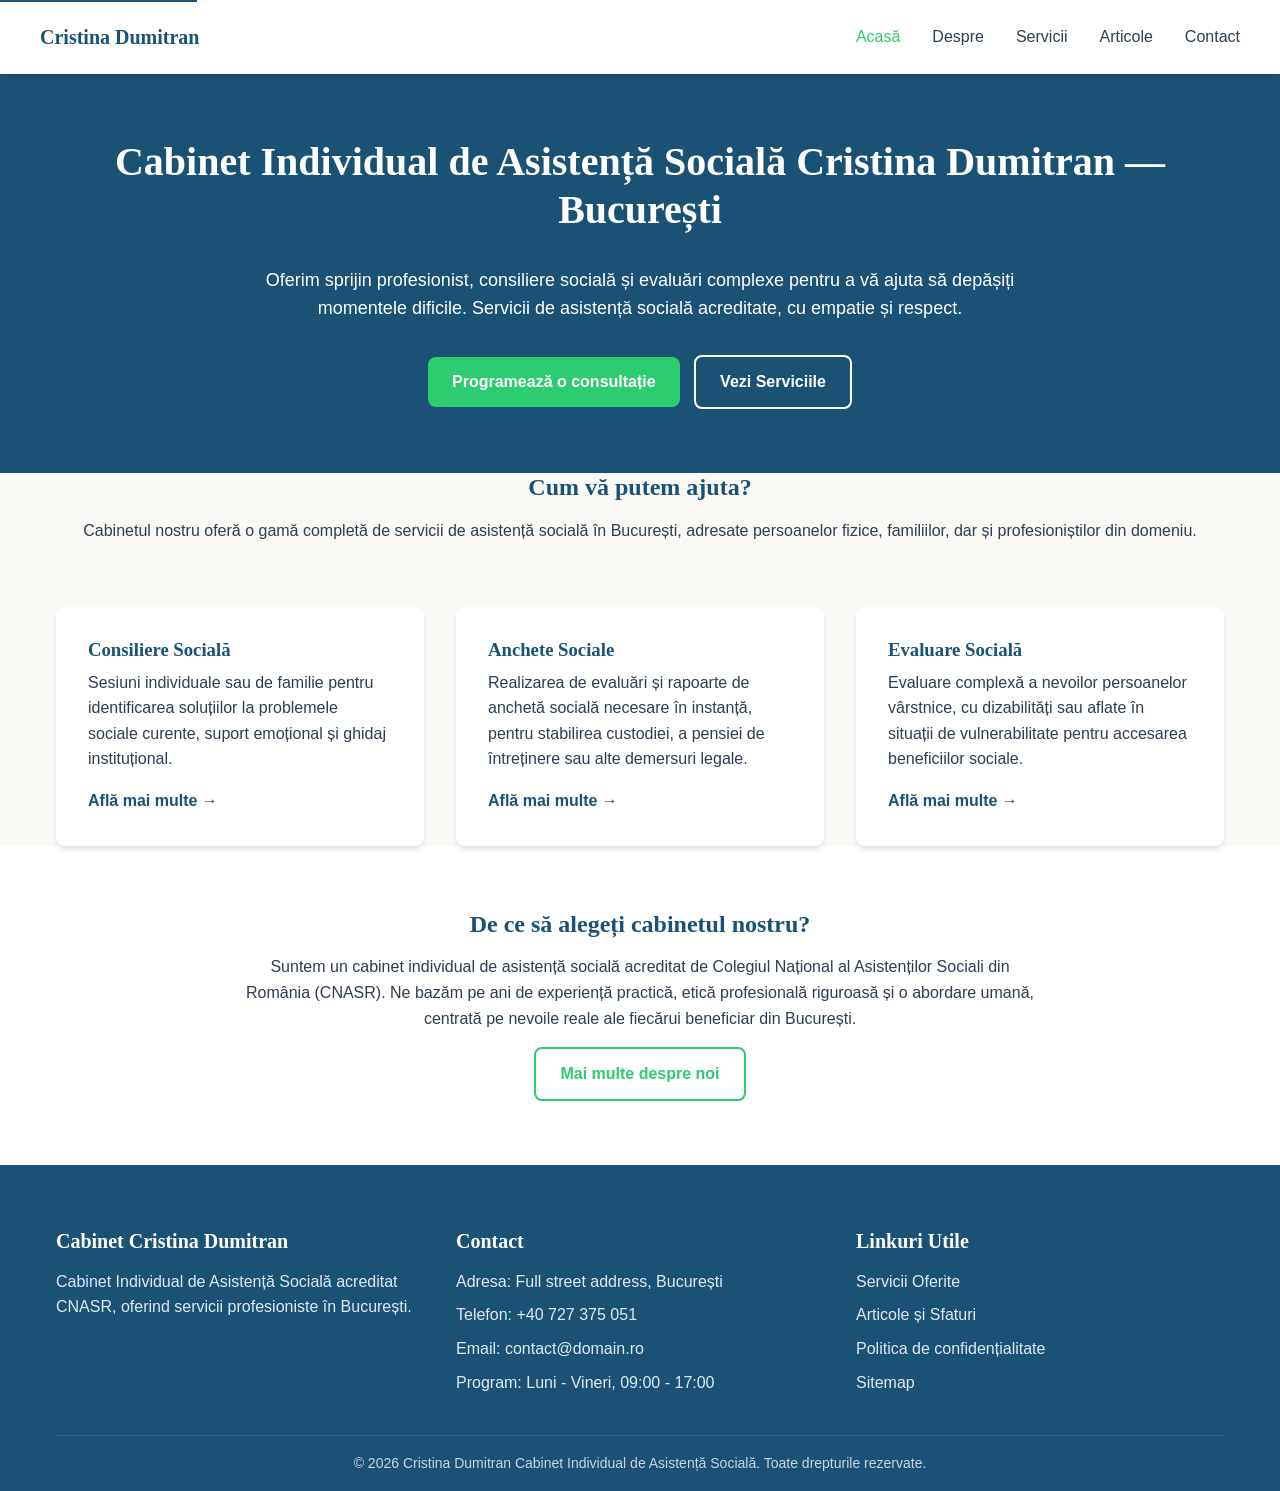
==== index.html @ e8ca1bd2 "updated code to work for live" ====
<!DOCTYPE html>
<html lang="ro">

<head>
  <meta charset="UTF-8" />
  <meta name="viewport" content="width=device-width, initial-scale=1.0" />

  <!-- SEO Meta -->
  <title>Cabinet Individual de Asistență Socială Cristina Dumitran — București</title>
  <meta name="description"
    content="Cabinet individual de asistență socială în București. Oferim servicii de consiliere socială, anchete sociale și evaluări. Contactați-ne pentru o programare." />
  <link rel="canonical" href="https://www.domain.ro/index.html" />

  <!-- Open Graph -->
  <meta property="og:title" content="Cabinet Individual de Asistență Socială Cristina Dumitran — București" />
  <meta property="og:description"
    content="Cabinet individual de asistență socială în București. Oferim servicii de consiliere socială, anchete sociale și evaluări." />
  <meta property="og:image" content="https://www.domain.ro/images/og-image.jpg" />
  <meta property="og:url" content="https://www.domain.ro/index.html" />
  <meta property="og:type" content="website" />
  <meta property="og:locale" content="ro_RO" />
  <meta property="og:site_name" content="Cristina Dumitran Cabinet Individual de Asistență Socială" />

  <!-- Twitter Card -->
  <meta name="twitter:card" content="summary_large_image" />
  <meta name="twitter:title" content="Cabinet Individual de Asistență Socială Cristina Dumitran — București" />
  <meta name="twitter:description"
    content="Cabinet individual de asistență socială în București. Oferim servicii de consiliere socială, anchete sociale și evaluări." />
  <meta name="twitter:image" content="https://www.domain.ro/images/og-image.jpg" />

  <!-- Geo tags for local SEO -->
  <meta name="geo.region" content="RO-B" />
  <meta name="geo.placename" content="Bucuresti" />
  <meta name="geo.position" content="44.4268;26.1025" />
  <meta name="ICBM" content="44.4268, 26.1025" />

  <!-- Favicon -->
  <link rel="icon" type="image/x-icon" href="/favicon/favicon.ico" />
  <link rel="apple-touch-icon" sizes="180x180" href="/favicon/apple-touch-icon.png" />
  <link rel="manifest" href="/favicon/site.webmanifest" />

  <!-- Preconnect -->
  <link rel="preconnect" href="https://formtorch.com" />

  <!-- Styles -->
  <link rel="stylesheet" href="/css/style.css" />
  <!-- Structured Data -->
  <script type="application/ld+json">
  {
    "@context": "https://schema.org",
    "@type": "ProfessionalService",
    "name": "Cristina Dumitran Cabinet Individual de Asistență Socială",
    "description": "Cabinet individual de asistență socială acreditat în Bucuresti. Oferim servicii de consiliere socială, anchete sociale, evaluări sociale și supervizare.",
    "url": "https://www.domain.ro",
    "telephone": "+40 727 375 051",
    "email": "contact@domain.ro",
    "address": {
      "@type": "PostalAddress",
      "streetAddress": "Full street address",
      "addressLocality": "Bucuresti",
      "addressRegion": "Bucuresti",
      "postalCode": "Postal code",
      "addressCountry": "RO"
    },
    "geo": {
      "@type": "GeoCoordinates",
      "latitude": "44.4268",
      "longitude": "26.1025"
    },
    "openingHoursSpecification": [
      {
        "@type": "OpeningHoursSpecification",
        "dayOfWeek": ["Monday", "Tuesday", "Wednesday", "Thursday", "Friday"],
        "opens": "09:00",
        "closes": "17:00"
      }
    ],
    "image": "https://www.domain.ro/images/og-image.jpg",
    "priceRange": "$$",
    "areaServed": {
      "@type": "City",
      "name": "Bucuresti"
    }
  }
  </script>
</head>

<body>
  <a href="#main-content" class="skip-link">Salt la conținutul principal</a>

  <div id="header-placeholder"></div>

  <main id="main-content">
    <section class="hero">
      <div class="container">
        <h1>Cabinet Individual de Asistență Socială Cristina Dumitran — București</h1>
        <p>Oferim sprijin profesionist, consiliere socială și evaluări complexe pentru a vă ajuta să depășiți momentele
          dificile. Servicii de asistență socială acreditate, cu empatie și respect.</p>
        <a href="/contact.html" class="btn">Programează o consultație</a>
        <a href="/servicii.html" class="btn btn-outline"
          style="margin-left: 10px; color: white; border-color: white;">Vezi Serviciile</a>
      </div>
    </section>

    <section class="container">
      <div style="text-align: center; margin-bottom: var(--spacing-xl);">
        <h2>Cum vă putem ajuta?</h2>
        <p>Cabinetul nostru oferă o gamă completă de servicii de asistență socială în București, adresate persoanelor
          fizice, familiilor, dar și profesioniștilor din domeniu.</p>
      </div>

      <div class="grid">
        <div class="card">
          <h3>Consiliere Socială</h3>
          <p>Sesiuni individuale sau de familie pentru identificarea soluțiilor la problemele sociale curente, suport
            emoțional și ghidaj instituțional.</p>
          <a href="/servicii.html" style="font-weight: bold; margin-top: 1rem; display: inline-block;">Află mai multe
            →</a>
        </div>
        <div class="card">
          <h3>Anchete Sociale</h3>
          <p>Realizarea de evaluări și rapoarte de anchetă socială necesare în instanță, pentru stabilirea custodiei, a
            pensiei de întreținere sau alte demersuri legale.</p>
          <a href="/servicii.html" style="font-weight: bold; margin-top: 1rem; display: inline-block;">Află mai multe
            →</a>
        </div>
        <div class="card">
          <h3>Evaluare Socială</h3>
          <p>Evaluare complexă a nevoilor persoanelor vârstnice, cu dizabilități sau aflate în situații de
            vulnerabilitate pentru accesarea beneficiilor sociale.</p>
          <a href="/servicii.html" style="font-weight: bold; margin-top: 1rem; display: inline-block;">Află mai multe
            →</a>
        </div>
      </div>
    </section>

    <section style="background-color: var(--color-surface); padding: var(--spacing-xl) 0;">
      <div class="container"
        style="display: grid; grid-template-columns: 1fr; gap: var(--spacing-lg); align-items: center;">
        <div style="text-align: center; max-width: 800px; margin: 0 auto;">
          <h2>De ce să alegeți cabinetul nostru?</h2>
          <p style="margin-bottom: var(--spacing-md);">Suntem un cabinet individual de asistență socială acreditat de
            Colegiul Național al Asistenților Sociali din România (CNASR). Ne bazăm pe ani de experiență practică, etică
            profesională riguroasă și o abordare umană, centrată pe nevoile reale ale fiecărui beneficiar din București.
          </p>
          <a href="/despre-noi.html" class="btn btn-outline">Mai multe despre noi</a>
        </div>
      </div>
    </section>
  </main>

  <div id="footer-placeholder"></div>

  <script src="/js/main.js" defer></script>
</body>

</html>
---- css/style.css ----
/* CSS Custom Properties */
:root {
  --color-primary: #1a5276;     /* Professional dark blue din cerinte */
  --color-secondary: #2ecc71;   /* Trust green din cerinte */
  --color-secondary-hover: #27ae60;
  --color-text: #2c3e50;
  --color-text-light: #5a6c7d;
  --color-bg: #faf9f6;          /* Warm off-white */
  --color-surface: #ffffff;
  --color-border: #e2e8f0;
  
  --font-main: -apple-system, BlinkMacSystemFont, 'Segoe UI', Roboto, 'Helvetica Neue', Arial, sans-serif;
  --font-heading: 'Georgia', 'Times New Roman', serif; /* Un font serif pentru a adăuga căldură și profesionalism clasic */
  
  --max-width: 1200px;
  --spacing-sm: 0.5rem;
  --spacing-md: 1rem;
  --spacing-lg: 2rem;
  --spacing-xl: 4rem;
  
  --radius: 8px;
  --shadow: 0 4px 6px -1px rgba(0, 0, 0, 0.1), 0 2px 4px -1px rgba(0, 0, 0, 0.06);
}

/* Reset & Base */
*, *::before, *::after {
  box-sizing: border-box;
  margin: 0;
  padding: 0;
}

html {
  scroll-behavior: smooth;
}

body {
  font-family: var(--font-main);
  background-color: var(--color-bg);
  color: var(--color-text);
  line-height: 1.6;
  font-size: 16px;
  -webkit-font-smoothing: antialiased;
}

h1, h2, h3, h4 {
  font-family: var(--font-heading);
  color: var(--color-primary);
  margin-bottom: var(--spacing-md);
  line-height: 1.2;
}

a {
  color: var(--color-primary);
  text-decoration: none;
  transition: color 0.3s ease;
}

a:hover {
  color: var(--color-secondary);
}

img {
  max-width: 100%;
  height: auto;
  display: block;
}

/* Accessibility */
.skip-link {
  position: absolute;
  top: -40px;
  left: 0;
  background: var(--color-primary);
  color: white;
  padding: 8px;
  z-index: 100;
}
.skip-link:focus {
  top: 0;
}

.sr-only {
  position: absolute;
  width: 1px;
  height: 1px;
  padding: 0;
  margin: -1px;
  overflow: hidden;
  clip: rect(0, 0, 0, 0);
  border: 0;
}

/* Layout */
.container {
  width: 100%;
  max-width: var(--max-width);
  margin: 0 auto;
  padding: 0 var(--spacing-md);
}

section {
  padding: var(--spacing-xl) 0;
}

/* Header & Nav */
header {
  background-color: var(--color-surface);
  box-shadow: var(--shadow);
  position: sticky;
  top: 0;
  z-index: 50;
}

.nav-container {
  display: flex;
  justify-content: space-between;
  align-items: center;
  padding: var(--spacing-md) 0;
}

.logo {
  font-family: var(--font-heading);
  font-size: 1.25rem;
  font-weight: bold;
  color: var(--color-primary);
  text-decoration: none;
}

.nav-links {
  display: none; /* Mobile first */
}

.nav-links.active {
  display: flex;
  flex-direction: column;
  position: absolute;
  top: 100%;
  left: 0;
  width: 100%;
  background: var(--color-surface);
  box-shadow: var(--shadow);
  padding: var(--spacing-md);
}

.nav-links a {
  padding: var(--spacing-sm) 0;
  font-weight: 500;
  color: var(--color-text);
}

.nav-links a:hover, .nav-links a.active {
  color: var(--color-secondary);
}

.mobile-menu-btn {
  background: none;
  border: none;
  font-size: 1.5rem;
  color: var(--color-primary);
  cursor: pointer;
  display: block;
}

/* Hero Section */
.hero {
  background-color: var(--color-primary);
  color: white;
  padding: var(--spacing-xl) 0;
  text-align: center;
}

.hero h1 {
  color: white;
  font-size: 2.5rem;
  margin-bottom: var(--spacing-lg);
}

.hero p {
  font-size: 1.125rem;
  margin-bottom: var(--spacing-lg);
  max-width: 800px;
  margin-left: auto;
  margin-right: auto;
}

/* Buttons */
.btn {
  display: inline-block;
  background-color: var(--color-secondary);
  color: white;
  padding: 0.75rem 1.5rem;
  border-radius: var(--radius);
  font-weight: bold;
  text-align: center;
  border: none;
  cursor: pointer;
  transition: background-color 0.3s ease, transform 0.2s ease;
}

.btn:hover {
  background-color: var(--color-secondary-hover);
  color: white;
  transform: translateY(-2px);
}

.btn-outline {
  background-color: transparent;
  border: 2px solid var(--color-secondary);
  color: var(--color-secondary);
}

.btn-outline:hover {
  background-color: var(--color-secondary);
  color: white;
}

/* Cards (Services) */
.grid {
  display: grid;
  grid-template-columns: 1fr;
  gap: var(--spacing-lg);
}

.card {
  background: var(--color-surface);
  border-radius: var(--radius);
  padding: var(--spacing-lg);
  box-shadow: var(--shadow);
  transition: transform 0.3s ease;
}

.card:hover {
  transform: translateY(-5px);
}

.card h3 {
  margin-bottom: var(--spacing-sm);
}

/* Contact Form */
.form-group {
  margin-bottom: var(--spacing-md);
}

.form-group label {
  display: block;
  margin-bottom: var(--spacing-sm);
  font-weight: 500;
}

.form-control {
  width: 100%;
  padding: 0.75rem;
  border: 1px solid var(--color-border);
  border-radius: var(--radius);
  font-family: inherit;
  font-size: 1rem;
}

.form-control:focus {
  outline: none;
  border-color: var(--color-secondary);
  box-shadow: 0 0 0 3px rgba(46, 204, 113, 0.2);
}

textarea.form-control {
  min-height: 150px;
  resize: vertical;
}

.form-status {
  margin-top: var(--spacing-md);
  padding: var(--spacing-md);
  border-radius: var(--radius);
  display: none;
}

.form-status.success {
  display: block;
  background-color: #d4edda;
  color: #155724;
}

.form-status.error {
  display: block;
  background-color: #f8d7da;
  color: #721c24;
}

/* Footer */
footer {
  background-color: var(--color-primary);
  color: white;
  padding: var(--spacing-xl) 0 var(--spacing-md);
  margin-top: auto;
}

.footer-grid {
  display: grid;
  grid-template-columns: 1fr;
  gap: var(--spacing-lg);
  margin-bottom: var(--spacing-lg);
}

.footer-section h3 {
  color: white;
  font-size: 1.25rem;
}

.footer-section p, .footer-section a, .footer-section li {
  color: #e2e8f0;
}

.footer-section a:hover {
  color: var(--color-secondary);
}

.footer-section ul {
  list-style: none;
}

.footer-section ul li {
  margin-bottom: var(--spacing-sm);
}

.footer-bottom {
  text-align: center;
  padding-top: var(--spacing-md);
  border-top: 1px solid rgba(255,255,255,0.1);
  font-size: 0.875rem;
  color: #cbd5e1;
}

/* Content Pages */
.page-header {
  background-color: var(--color-surface);
  padding: var(--spacing-xl) 0;
  border-bottom: 1px solid var(--color-border);
  margin-bottom: var(--spacing-xl);
}

.content-wrapper {
  max-width: 800px;
  margin: 0 auto;
}

.content-wrapper p {
  margin-bottom: var(--spacing-md);
}

.content-wrapper ul, .content-wrapper ol {
  margin-bottom: var(--spacing-md);
  margin-left: var(--spacing-lg);
}

/* Media Queries */
@media (min-width: 768px) {
  .nav-links {
    display: flex;
    gap: var(--spacing-lg);
  }
  
  .mobile-menu-btn {
    display: none;
  }
  
  .grid {
    grid-template-columns: repeat(2, 1fr);
  }
  
  .footer-grid {
    grid-template-columns: repeat(3, 1fr);
  }
}

@media (min-width: 1024px) {
  .grid {
    grid-template-columns: repeat(3, 1fr);
  }
}
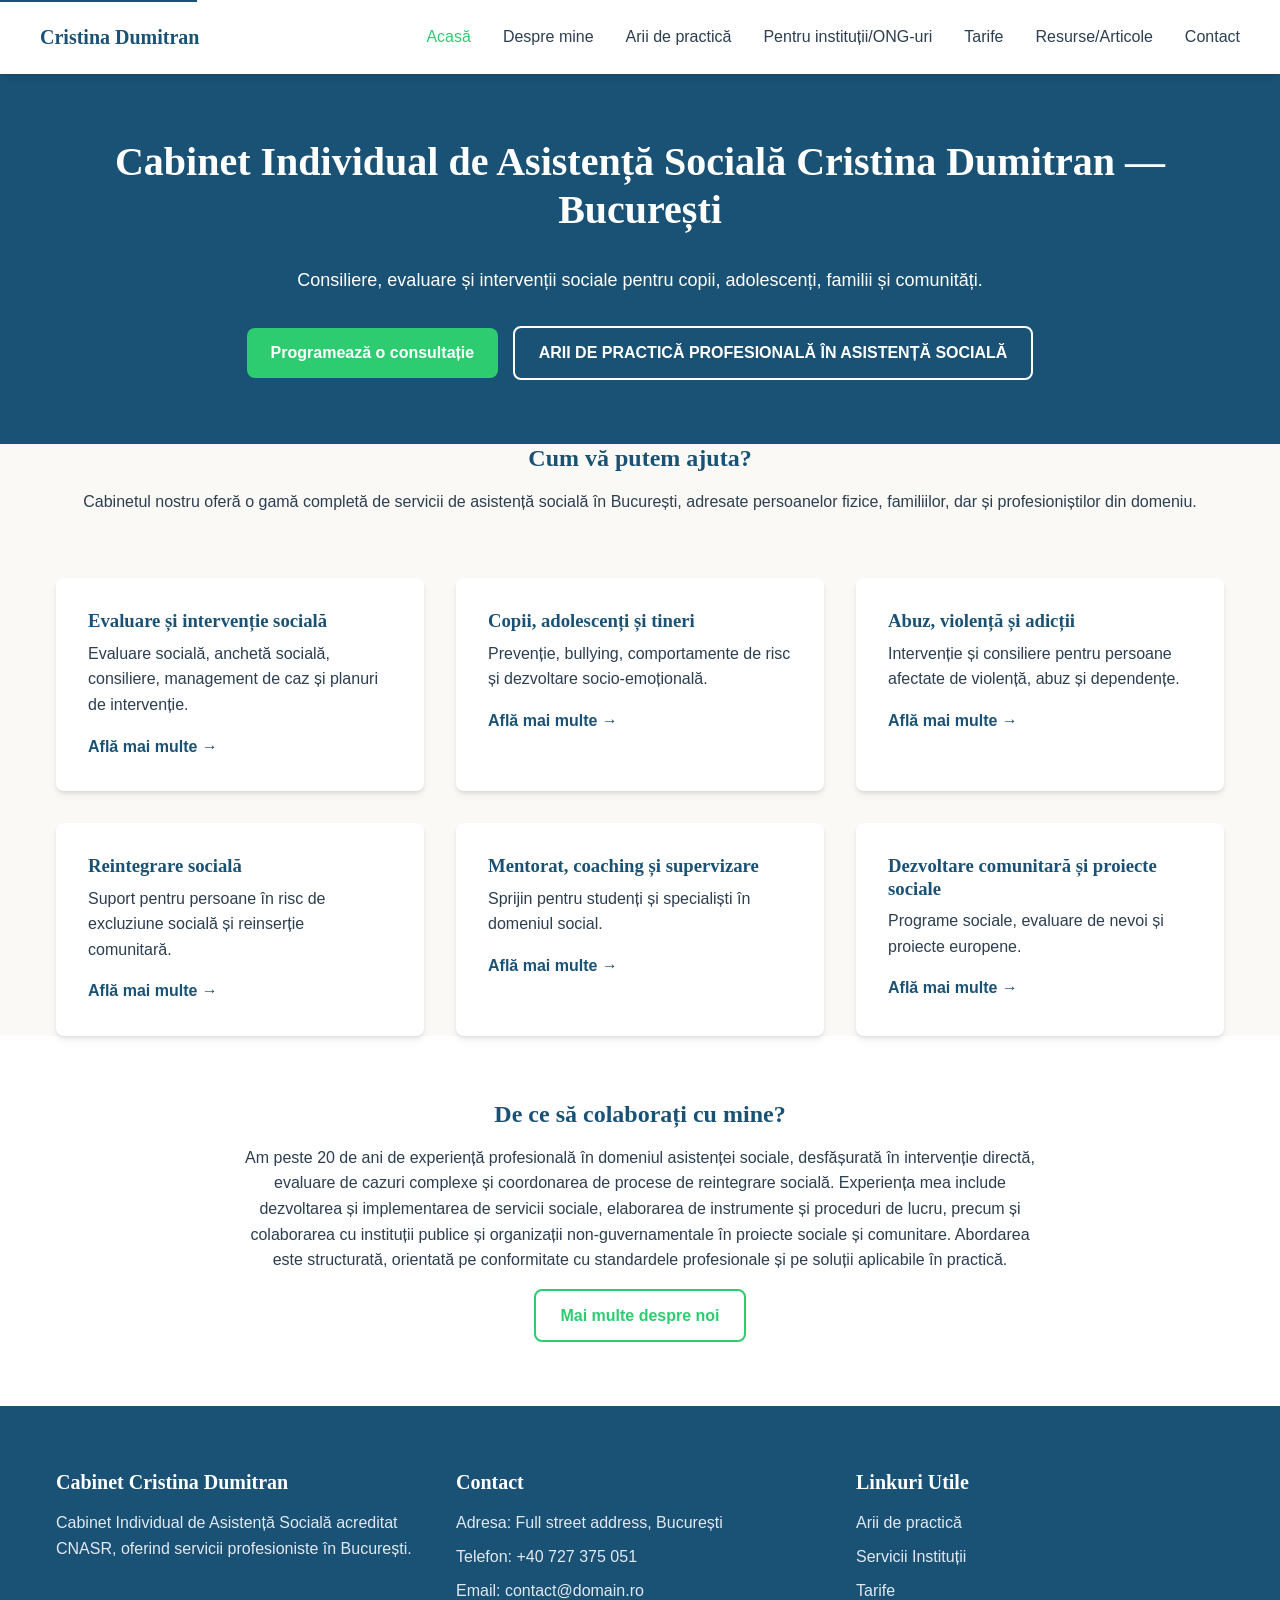
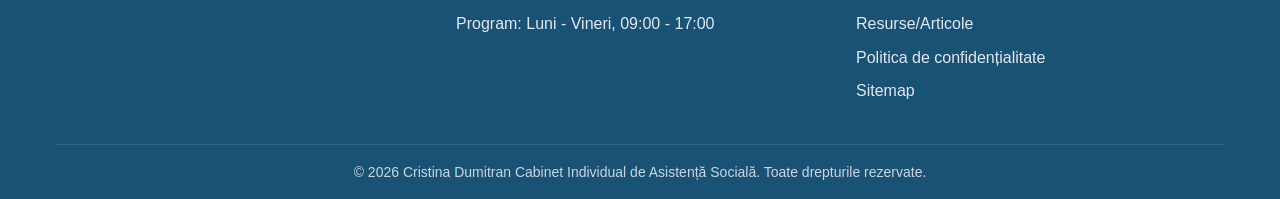
==== commit 54661868: "first update from client" ====
--- a/index.html
+++ b/index.html
@@ -94,11 +94,10 @@
     <section class="hero">
       <div class="container">
         <h1>Cabinet Individual de Asistență Socială Cristina Dumitran — București</h1>
-        <p>Oferim sprijin profesionist, consiliere socială și evaluări complexe pentru a vă ajuta să depășiți momentele
-          dificile. Servicii de asistență socială acreditate, cu empatie și respect.</p>
+        <p>Consiliere, evaluare și intervenții sociale pentru copii, adolescenți, familii și comunități.</p>
         <a href="/contact.html" class="btn">Programează o consultație</a>
         <a href="/servicii.html" class="btn btn-outline"
-          style="margin-left: 10px; color: white; border-color: white;">Vezi Serviciile</a>
+          style="margin-left: 10px; color: white; border-color: white;">ARII DE PRACTICĂ PROFESIONALĂ ÎN ASISTENȚĂ SOCIALĂ</a>
       </div>
     </section>
 
@@ -111,23 +110,38 @@
 
       <div class="grid">
         <div class="card">
-          <h3>Consiliere Socială</h3>
-          <p>Sesiuni individuale sau de familie pentru identificarea soluțiilor la problemele sociale curente, suport
-            emoțional și ghidaj instituțional.</p>
+          <h3>Evaluare și intervenție socială</h3>
+          <p>Evaluare socială, anchetă socială, consiliere, management de caz și planuri de intervenție.</p>
           <a href="/servicii.html" style="font-weight: bold; margin-top: 1rem; display: inline-block;">Află mai multe
             →</a>
         </div>
         <div class="card">
-          <h3>Anchete Sociale</h3>
-          <p>Realizarea de evaluări și rapoarte de anchetă socială necesare în instanță, pentru stabilirea custodiei, a
-            pensiei de întreținere sau alte demersuri legale.</p>
+          <h3>Copii, adolescenți și tineri</h3>
+          <p>Prevenție, bullying, comportamente de risc și dezvoltare socio-emoțională.</p>
           <a href="/servicii.html" style="font-weight: bold; margin-top: 1rem; display: inline-block;">Află mai multe
             →</a>
         </div>
         <div class="card">
-          <h3>Evaluare Socială</h3>
-          <p>Evaluare complexă a nevoilor persoanelor vârstnice, cu dizabilități sau aflate în situații de
-            vulnerabilitate pentru accesarea beneficiilor sociale.</p>
+          <h3>Abuz, violență și adicții</h3>
+          <p>Intervenție și consiliere pentru persoane afectate de violență, abuz și dependențe.</p>
+          <a href="/servicii.html" style="font-weight: bold; margin-top: 1rem; display: inline-block;">Află mai multe
+            →</a>
+        </div>
+        <div class="card">
+          <h3>Reintegrare socială</h3>
+          <p>Suport pentru persoane în risc de excluziune socială și reinserție comunitară.</p>
+          <a href="/servicii.html" style="font-weight: bold; margin-top: 1rem; display: inline-block;">Află mai multe
+            →</a>
+        </div>
+        <div class="card">
+          <h3>Mentorat, coaching și supervizare</h3>
+          <p>Sprijin pentru studenți și specialiști în domeniul social.</p>
+          <a href="/servicii.html" style="font-weight: bold; margin-top: 1rem; display: inline-block;">Află mai multe
+            →</a>
+        </div>
+        <div class="card">
+          <h3>Dezvoltare comunitară și proiecte sociale</h3>
+          <p>Programe sociale, evaluare de nevoi și proiecte europene.</p>
           <a href="/servicii.html" style="font-weight: bold; margin-top: 1rem; display: inline-block;">Află mai multe
             →</a>
         </div>
@@ -138,10 +152,8 @@
       <div class="container"
         style="display: grid; grid-template-columns: 1fr; gap: var(--spacing-lg); align-items: center;">
         <div style="text-align: center; max-width: 800px; margin: 0 auto;">
-          <h2>De ce să alegeți cabinetul nostru?</h2>
-          <p style="margin-bottom: var(--spacing-md);">Suntem un cabinet individual de asistență socială acreditat de
-            Colegiul Național al Asistenților Sociali din România (CNASR). Ne bazăm pe ani de experiență practică, etică
-            profesională riguroasă și o abordare umană, centrată pe nevoile reale ale fiecărui beneficiar din București.
+          <h2>De ce să colaborați cu mine?</h2>
+          <p style="margin-bottom: var(--spacing-md);">Am peste 20 de ani de experiență profesională în domeniul asistenței sociale, desfășurată în intervenție directă, evaluare de cazuri complexe și coordonarea de procese de reintegrare socială. Experiența mea include dezvoltarea și implementarea de servicii sociale, elaborarea de instrumente și proceduri de lucru, precum și colaborarea cu instituții publice și organizații non-guvernamentale în proiecte sociale și comunitare. Abordarea este structurată, orientată pe conformitate cu standardele profesionale și pe soluții aplicabile în practică.
           </p>
           <a href="/despre-noi.html" class="btn btn-outline">Mai multe despre noi</a>
         </div>
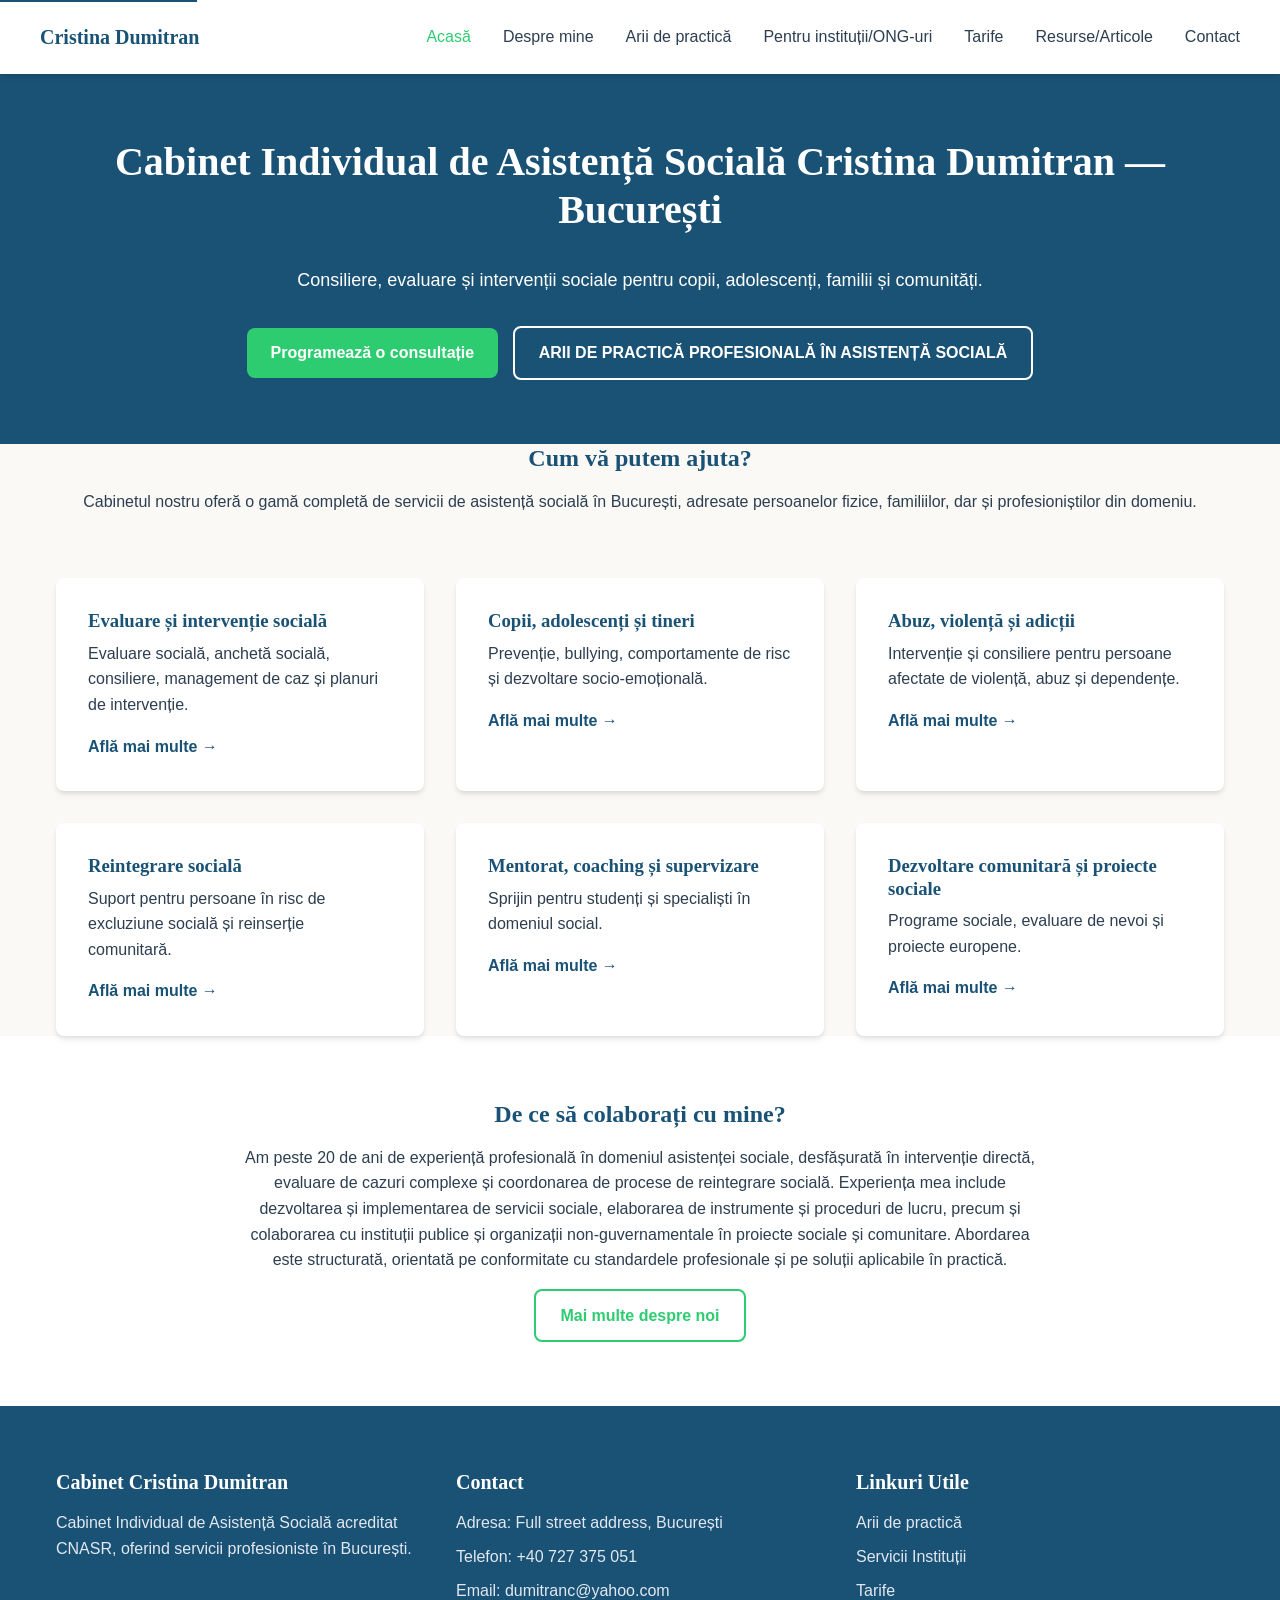
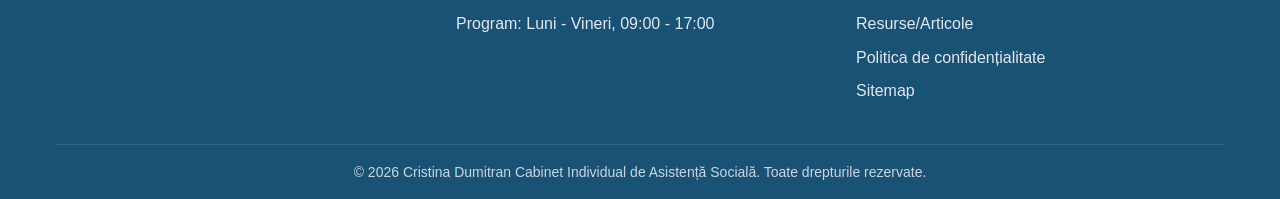
==== commit 07dc32e4: "Actualizare SEO domeniu si adresa email" ====
--- a/index.html
+++ b/index.html
@@ -9,14 +9,14 @@
   <title>Cabinet Individual de Asistență Socială Cristina Dumitran — București</title>
   <meta name="description"
     content="Cabinet individual de asistență socială în București. Oferim servicii de consiliere socială, anchete sociale și evaluări. Contactați-ne pentru o programare." />
-  <link rel="canonical" href="https://www.domain.ro/index.html" />
+  <link rel="canonical" href="https://ciasdumitrancristina.ro/index.html" />
 
   <!-- Open Graph -->
   <meta property="og:title" content="Cabinet Individual de Asistență Socială Cristina Dumitran — București" />
   <meta property="og:description"
     content="Cabinet individual de asistență socială în București. Oferim servicii de consiliere socială, anchete sociale și evaluări." />
-  <meta property="og:image" content="https://www.domain.ro/images/og-image.jpg" />
-  <meta property="og:url" content="https://www.domain.ro/index.html" />
+  <meta property="og:image" content="https://ciasdumitrancristina.ro/images/og-image.jpg" />
+  <meta property="og:url" content="https://ciasdumitrancristina.ro/index.html" />
   <meta property="og:type" content="website" />
   <meta property="og:locale" content="ro_RO" />
   <meta property="og:site_name" content="Cristina Dumitran Cabinet Individual de Asistență Socială" />
@@ -26,7 +26,7 @@
   <meta name="twitter:title" content="Cabinet Individual de Asistență Socială Cristina Dumitran — București" />
   <meta name="twitter:description"
     content="Cabinet individual de asistență socială în București. Oferim servicii de consiliere socială, anchete sociale și evaluări." />
-  <meta name="twitter:image" content="https://www.domain.ro/images/og-image.jpg" />
+  <meta name="twitter:image" content="https://ciasdumitrancristina.ro/images/og-image.jpg" />
 
   <!-- Geo tags for local SEO -->
   <meta name="geo.region" content="RO-B" />
@@ -51,9 +51,9 @@
     "@type": "ProfessionalService",
     "name": "Cristina Dumitran Cabinet Individual de Asistență Socială",
     "description": "Cabinet individual de asistență socială acreditat în Bucuresti. Oferim servicii de consiliere socială, anchete sociale, evaluări sociale și supervizare.",
-    "url": "https://www.domain.ro",
+    "url": "https://ciasdumitrancristina.ro",
     "telephone": "+40 727 375 051",
-    "email": "contact@domain.ro",
+    "email": "dumitranc@yahoo.com",
     "address": {
       "@type": "PostalAddress",
       "streetAddress": "Full street address",
@@ -75,7 +75,7 @@
         "closes": "17:00"
       }
     ],
-    "image": "https://www.domain.ro/images/og-image.jpg",
+    "image": "https://ciasdumitrancristina.ro/images/og-image.jpg",
     "priceRange": "$$",
     "areaServed": {
       "@type": "City",
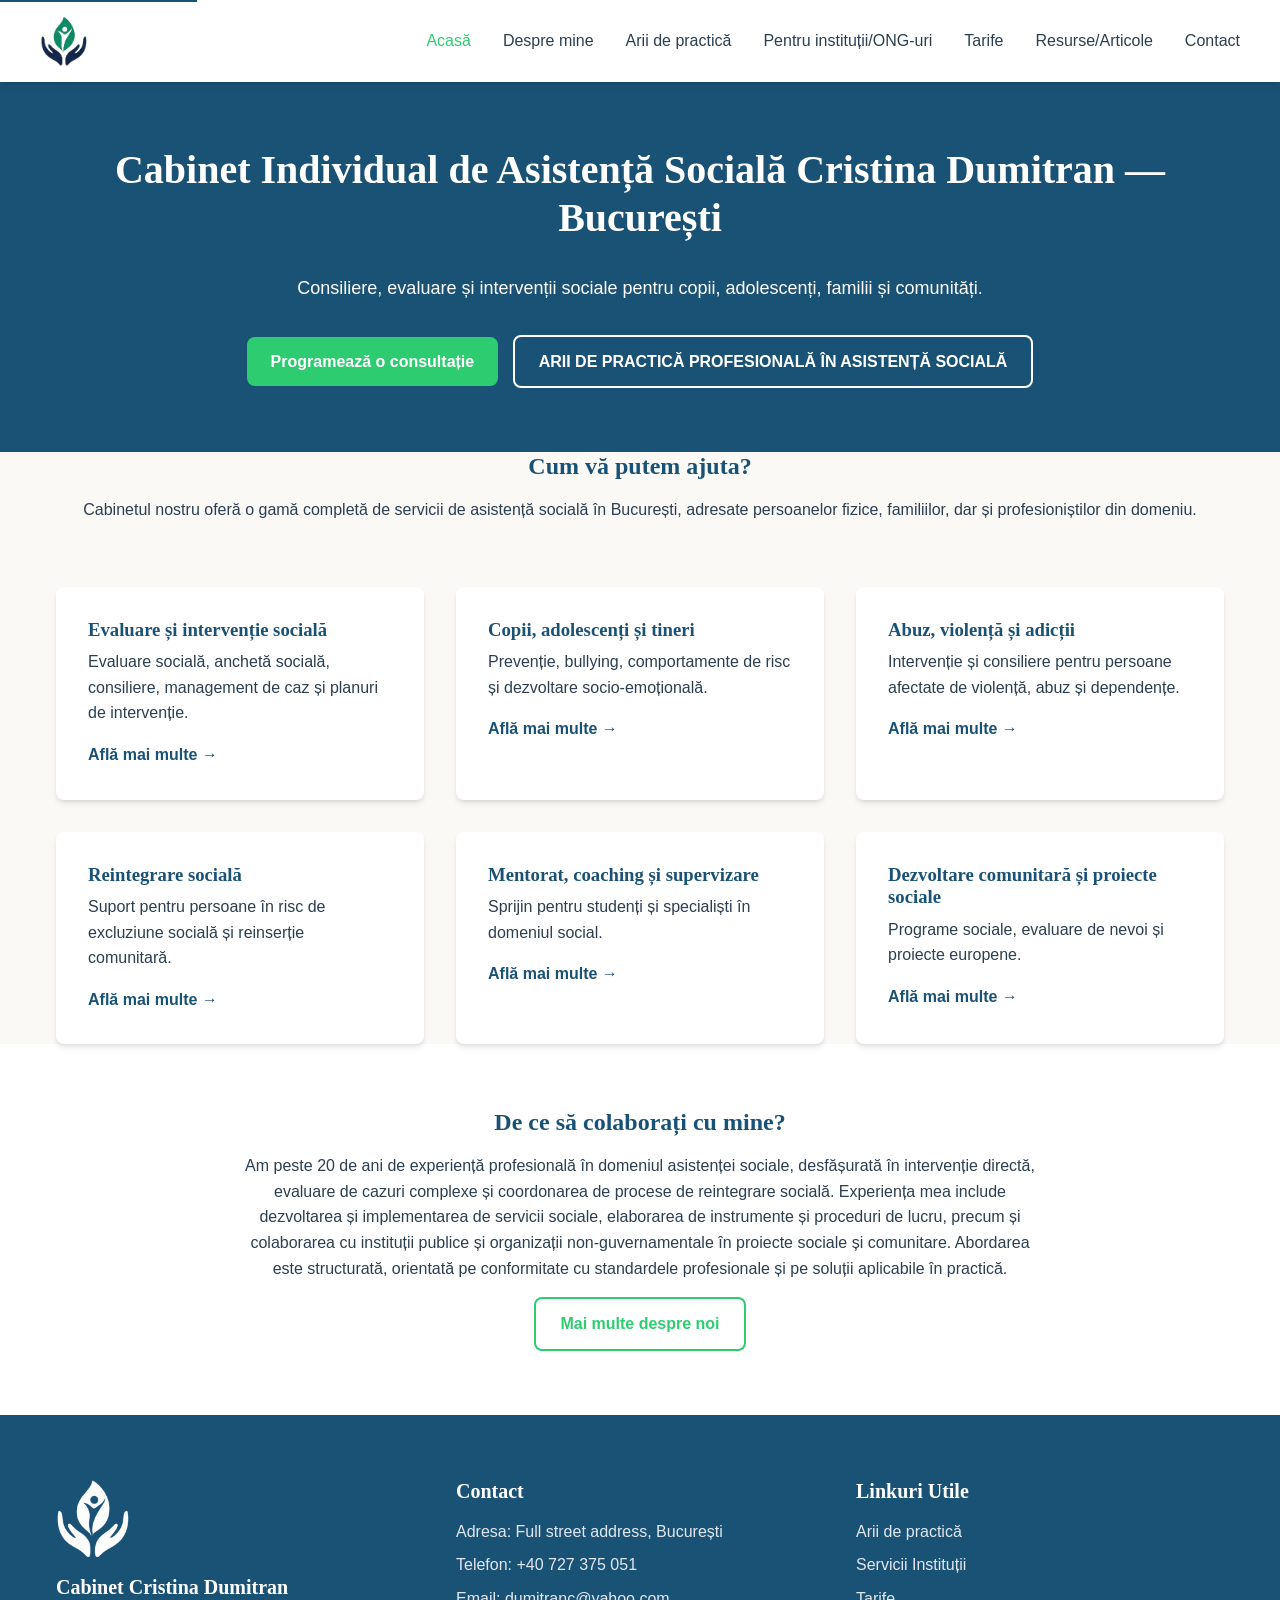
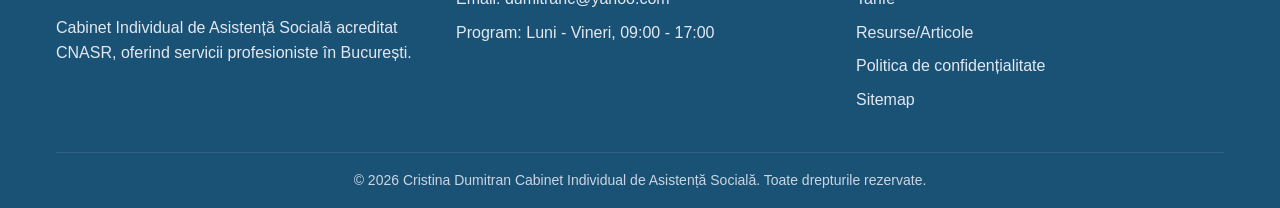
==== commit 12fe9dd3: "added logo and images" ====
--- a/index.html
+++ b/index.html
@@ -35,9 +35,8 @@
   <meta name="ICBM" content="44.4268, 26.1025" />
 
   <!-- Favicon -->
-  <link rel="icon" type="image/x-icon" href="/favicon/favicon.ico" />
-  <link rel="apple-touch-icon" sizes="180x180" href="/favicon/apple-touch-icon.png" />
-  <link rel="manifest" href="/favicon/site.webmanifest" />
+  <link rel="icon" type="image/png" href="/favicon/favicon.png" />
+  <link rel="apple-touch-icon" href="/favicon/favicon.png" />
 
   <!-- Preconnect -->
   <link rel="preconnect" href="https://formtorch.com" />
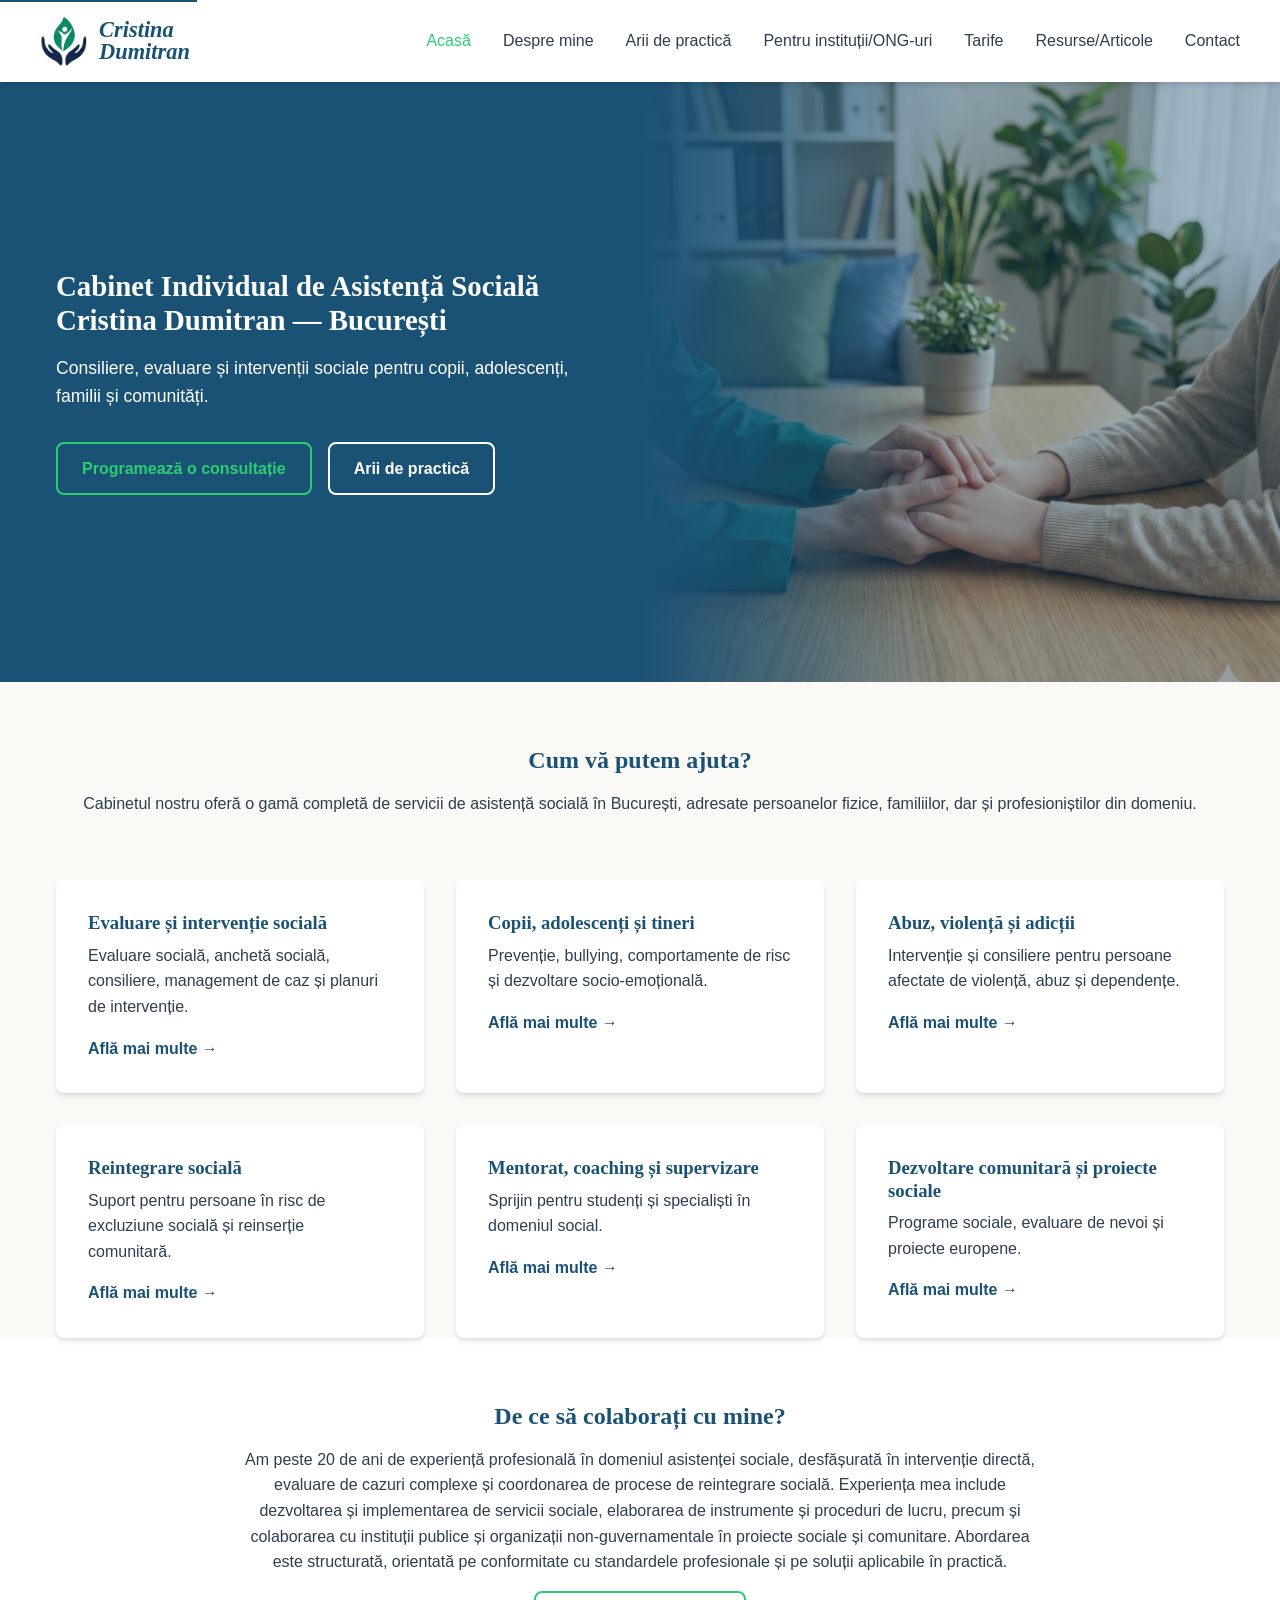
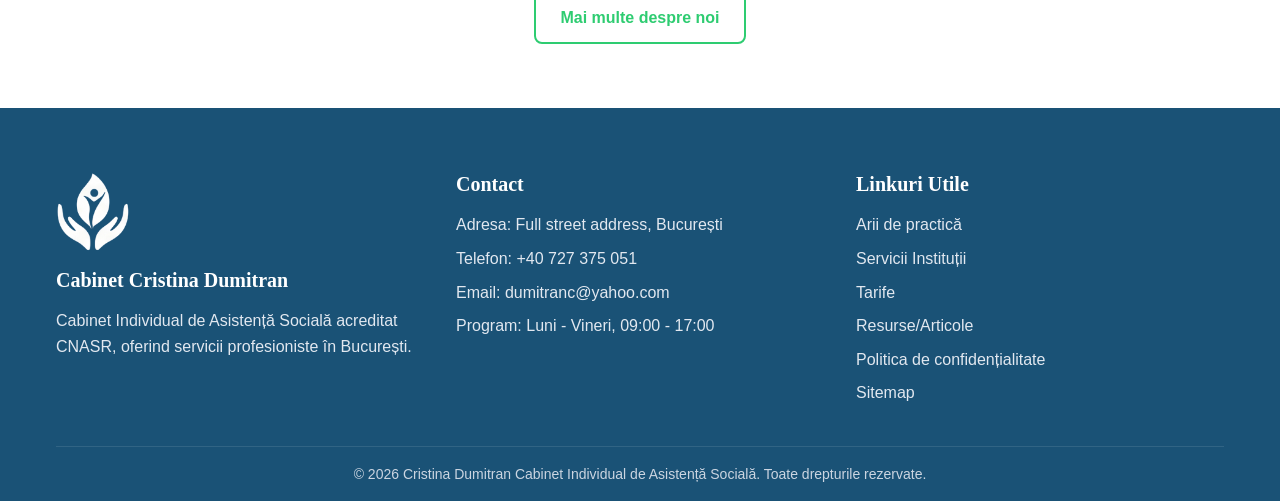
==== commit 60211877: "added hero section" ====
--- a/index.html
+++ b/index.html
@@ -92,16 +92,19 @@
   <main id="main-content">
     <section class="hero">
       <div class="container">
-        <h1>Cabinet Individual de Asistență Socială Cristina Dumitran — București</h1>
-        <p>Consiliere, evaluare și intervenții sociale pentru copii, adolescenți, familii și comunități.</p>
-        <a href="/contact.html" class="btn">Programează o consultație</a>
-        <a href="/servicii.html" class="btn btn-outline"
-          style="margin-left: 10px; color: white; border-color: white;">ARII DE PRACTICĂ PROFESIONALĂ ÎN ASISTENȚĂ SOCIALĂ</a>
+        <div class="hero-content">
+          <h1>Cabinet Individual de Asistență Socială<br>Cristina Dumitran — București</h1>
+          <p>Consiliere, evaluare și intervenții sociale pentru copii, adolescenți, familii și comunități.</p>
+          <div class="hero-btns" style="margin-top: 2rem;">
+            <a href="/contact.html" class="btn btn-outline">Programează o consultație</a>
+            <a href="/servicii.html" class="btn btn-outline" style="color: white; border-color: white;">Arii de practică</a>
+          </div>
+        </div>
       </div>
     </section>
 
     <section class="container">
-      <div style="text-align: center; margin-bottom: var(--spacing-xl);">
+      <div style="text-align: center; margin-bottom: var(--spacing-xl); margin-top: var(--spacing-lg);">
         <h2>Cum vă putem ajuta?</h2>
         <p>Cabinetul nostru oferă o gamă completă de servicii de asistență socială în București, adresate persoanelor
           fizice, familiilor, dar și profesioniștilor din domeniu.</p>
@@ -152,7 +155,12 @@
         style="display: grid; grid-template-columns: 1fr; gap: var(--spacing-lg); align-items: center;">
         <div style="text-align: center; max-width: 800px; margin: 0 auto;">
           <h2>De ce să colaborați cu mine?</h2>
-          <p style="margin-bottom: var(--spacing-md);">Am peste 20 de ani de experiență profesională în domeniul asistenței sociale, desfășurată în intervenție directă, evaluare de cazuri complexe și coordonarea de procese de reintegrare socială. Experiența mea include dezvoltarea și implementarea de servicii sociale, elaborarea de instrumente și proceduri de lucru, precum și colaborarea cu instituții publice și organizații non-guvernamentale în proiecte sociale și comunitare. Abordarea este structurată, orientată pe conformitate cu standardele profesionale și pe soluții aplicabile în practică.
+          <p style="margin-bottom: var(--spacing-md);">Am peste 20 de ani de experiență profesională în domeniul
+            asistenței sociale, desfășurată în intervenție directă, evaluare de cazuri complexe și coordonarea de
+            procese de reintegrare socială. Experiența mea include dezvoltarea și implementarea de servicii sociale,
+            elaborarea de instrumente și proceduri de lucru, precum și colaborarea cu instituții publice și organizații
+            non-guvernamentale în proiecte sociale și comunitare. Abordarea este structurată, orientată pe conformitate
+            cu standardele profesionale și pe soluții aplicabile în practică.
           </p>
           <a href="/despre-noi.html" class="btn btn-outline">Mai multe despre noi</a>
         </div>
--- a/css/style.css
+++ b/css/style.css
@@ -163,25 +163,52 @@
 
 /* Hero Section */
 .hero {
-  background-color: var(--color-primary);
+  background-color: #1a5276;
+  background-image: linear-gradient(to right, #1a5276 50%, rgba(26, 82, 118, 0.4) 75%), url('/images/hero.png');
+  background-size: cover;
+  background-position: right center;
+  background-repeat: no-repeat;
   color: white;
   padding: var(--spacing-xl) 0;
-  text-align: center;
+  text-align: left;
+  min-height: 600px; /* Unificat și mărit conform solicitării */
+  display: flex;
+  align-items: center;
+  margin-bottom: var(--spacing-xl);
 }
 
 .hero h1 {
   color: white;
-  font-size: 2.5rem;
+  font-size: 1.8rem !important; /* Mărime redusă conform solicitării */
+  margin-bottom: var(--spacing-md);
+  max-width: 90%;
+  line-height: 1.2;
+}
+
+.hero p {
+  font-size: 1.1rem;
   margin-bottom: var(--spacing-lg);
 }
 
-.hero p {
-  font-size: 1.125rem;
-  margin-bottom: var(--spacing-lg);
-  max-width: 800px;
-  margin-left: auto;
-  margin-right: auto;
-}
+.hero .hero-content {
+  max-width: 550px;
+}
+
+.hero-btns {
+  display: flex;
+  gap: 1rem;
+  flex-wrap: wrap;
+  justify-content: flex-start;
+}
+
+.hero-btns {
+  display: flex;
+  gap: 1rem;
+  flex-wrap: wrap;
+  justify-content: flex-start;
+}
+
+
 
 /* Buttons */
 .btn {
@@ -332,11 +359,37 @@
 }
 
 /* Content Pages */
-.page-header {
-  background-color: var(--color-surface);
-  padding: var(--spacing-xl) 0;
-  border-bottom: 1px solid var(--color-border);
-  margin-bottom: var(--spacing-xl);
+
+
+@media (max-width: 768px) {
+  .hero {
+    background-image: linear-gradient(rgba(26, 82, 118, 0.75), rgba(26, 82, 118, 0.75)), url('/images/hero-mobile.PNG') !important;
+    background-position: center center !important;
+    background-size: cover !important;
+    text-align: center;
+    min-height: 400px; /* Menținem înălțimea generoasă și pe mobil */
+    padding: var(--spacing-xl) 0;
+  }
+  
+  .hero h1 {
+    font-size: 1.4rem !important;
+  }
+  
+  .hero .hero-content {
+    max-width: 100%;
+  }
+
+  .hero-btns {
+    justify-content: center;
+    flex-direction: column;
+    align-items: center;
+    width: 100%;
+  }
+
+  .hero-btns .btn {
+    width: 100%;
+    max-width: 280px;
+  }
 }
 
 .content-wrapper {
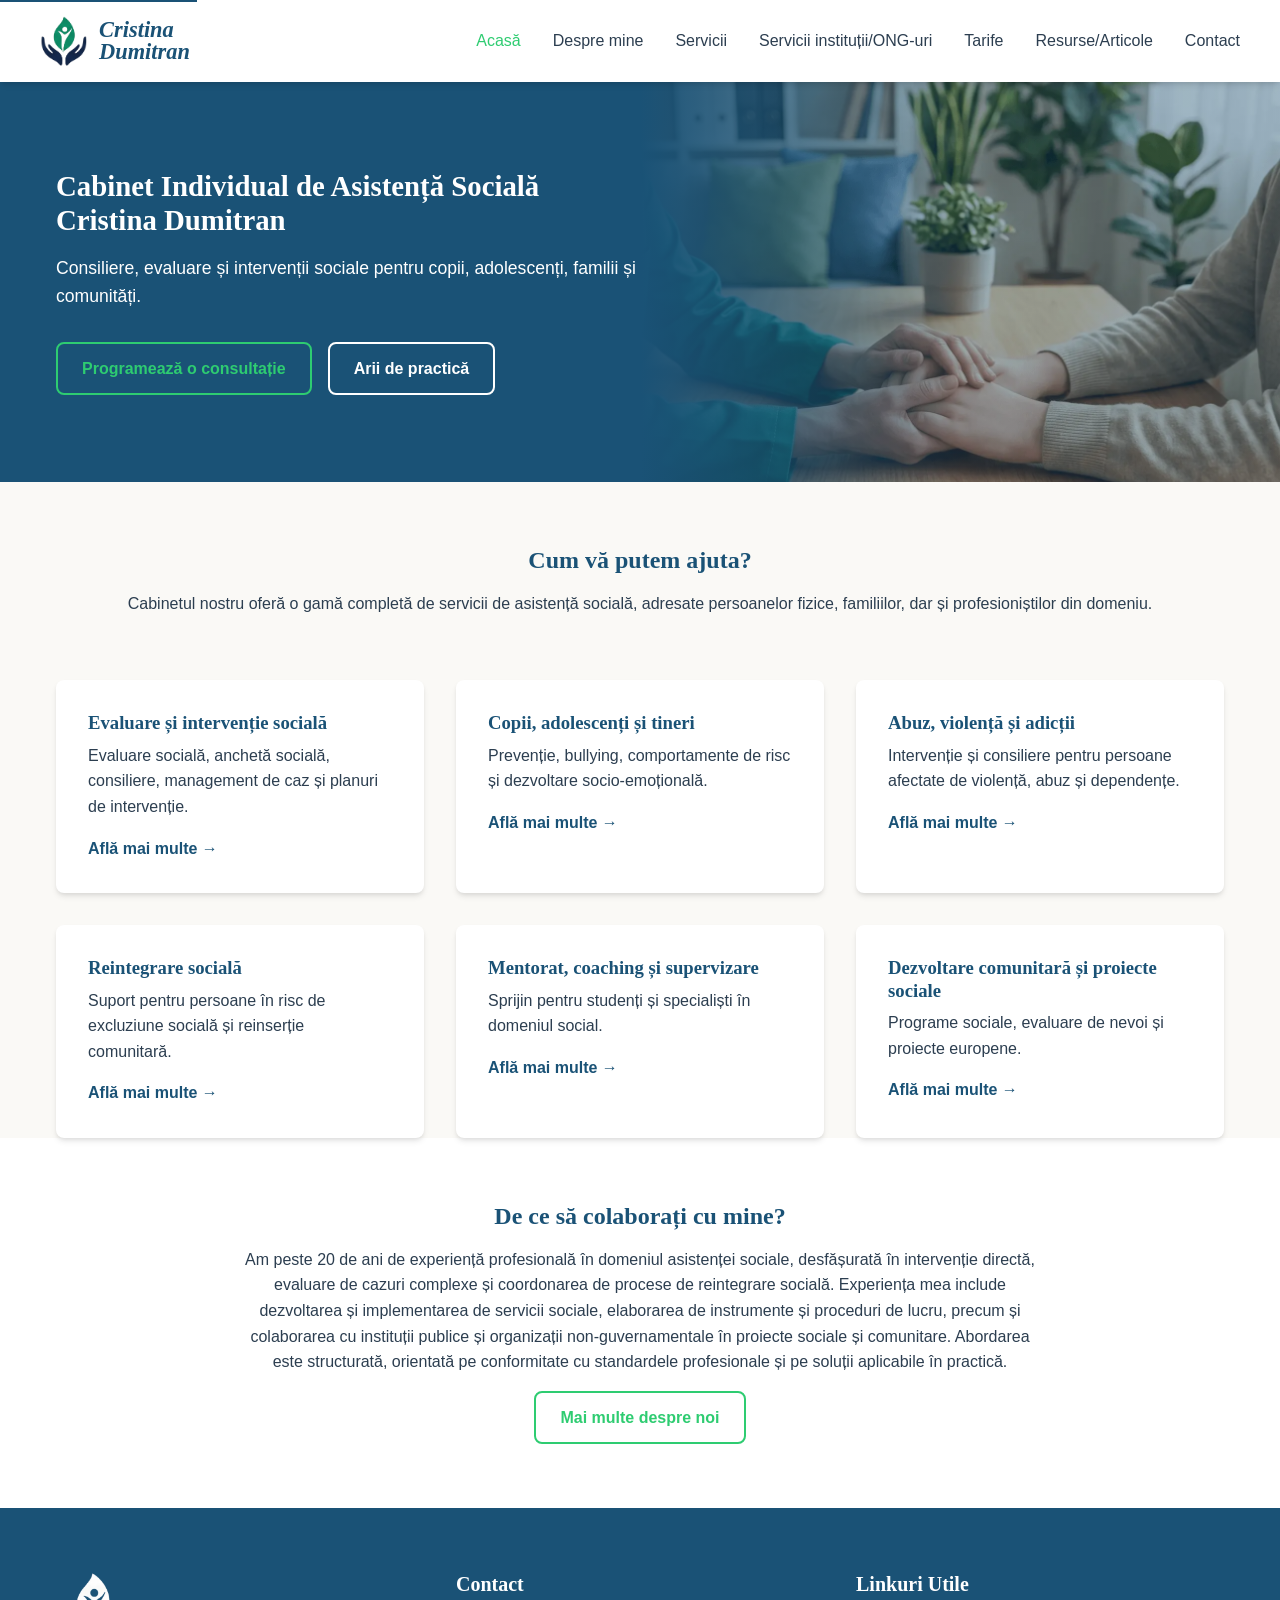
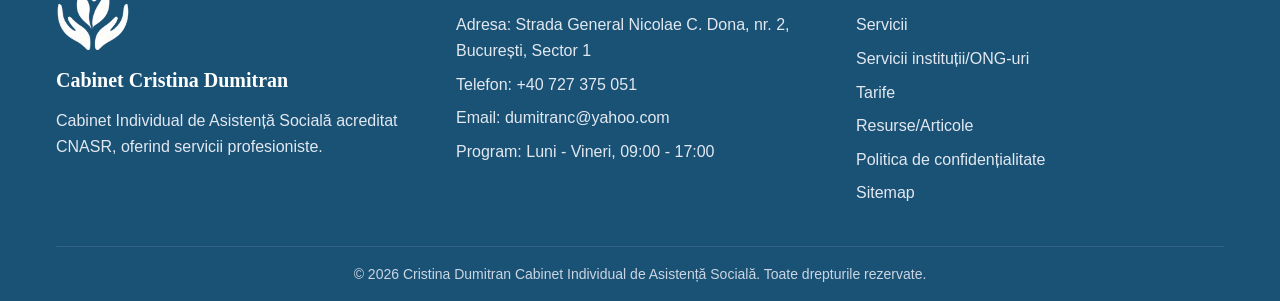
==== commit 06e30ba3: "style changes and services" ====
--- a/index.html
+++ b/index.html
@@ -6,15 +6,15 @@
   <meta name="viewport" content="width=device-width, initial-scale=1.0" />
 
   <!-- SEO Meta -->
-  <title>Cabinet Individual de Asistență Socială Cristina Dumitran — București</title>
+  <title>Cabinet Individual de Asistență Socială Cristina Dumitran</title>
   <meta name="description"
-    content="Cabinet individual de asistență socială în București. Oferim servicii de consiliere socială, anchete sociale și evaluări. Contactați-ne pentru o programare." />
+    content="Cabinet individual de asistență socială. Oferim servicii de consiliere socială, anchete sociale și evaluări. Contactați-ne pentru o programare." />
   <link rel="canonical" href="https://ciasdumitrancristina.ro/index.html" />
 
   <!-- Open Graph -->
-  <meta property="og:title" content="Cabinet Individual de Asistență Socială Cristina Dumitran — București" />
+  <meta property="og:title" content="Cabinet Individual de Asistență Socială Cristina Dumitran" />
   <meta property="og:description"
-    content="Cabinet individual de asistență socială în București. Oferim servicii de consiliere socială, anchete sociale și evaluări." />
+    content="Cabinet individual de asistență socială. Oferim servicii de consiliere socială, anchete sociale și evaluări." />
   <meta property="og:image" content="https://ciasdumitrancristina.ro/images/og-image.jpg" />
   <meta property="og:url" content="https://ciasdumitrancristina.ro/index.html" />
   <meta property="og:type" content="website" />
@@ -23,9 +23,9 @@
 
   <!-- Twitter Card -->
   <meta name="twitter:card" content="summary_large_image" />
-  <meta name="twitter:title" content="Cabinet Individual de Asistență Socială Cristina Dumitran — București" />
+  <meta name="twitter:title" content="Cabinet Individual de Asistență Socială Cristina Dumitran" />
   <meta name="twitter:description"
-    content="Cabinet individual de asistență socială în București. Oferim servicii de consiliere socială, anchete sociale și evaluări." />
+    content="Cabinet individual de asistență socială. Oferim servicii de consiliere socială, anchete sociale și evaluări." />
   <meta name="twitter:image" content="https://ciasdumitrancristina.ro/images/og-image.jpg" />
 
   <!-- Geo tags for local SEO -->
@@ -49,7 +49,7 @@
     "@context": "https://schema.org",
     "@type": "ProfessionalService",
     "name": "Cristina Dumitran Cabinet Individual de Asistență Socială",
-    "description": "Cabinet individual de asistență socială acreditat în Bucuresti. Oferim servicii de consiliere socială, anchete sociale, evaluări sociale și supervizare.",
+    "description": "Cabinet individual de asistență socială acreditat. Oferim servicii de consiliere socială, anchete sociale, evaluări sociale și supervizare.",
     "url": "https://ciasdumitrancristina.ro",
     "telephone": "+40 727 375 051",
     "email": "dumitranc@yahoo.com",
@@ -93,11 +93,12 @@
     <section class="hero">
       <div class="container">
         <div class="hero-content">
-          <h1>Cabinet Individual de Asistență Socială<br>Cristina Dumitran — București</h1>
+          <h1>Cabinet Individual de Asistență Socială<br>Cristina Dumitran</h1>
           <p>Consiliere, evaluare și intervenții sociale pentru copii, adolescenți, familii și comunități.</p>
           <div class="hero-btns" style="margin-top: 2rem;">
             <a href="/contact.html" class="btn btn-outline">Programează o consultație</a>
-            <a href="/servicii.html" class="btn btn-outline" style="color: white; border-color: white;">Arii de practică</a>
+            <a href="/servicii.html" class="btn btn-outline" style="color: white; border-color: white;">Arii de
+              practică</a>
           </div>
         </div>
       </div>
@@ -106,7 +107,7 @@
     <section class="container">
       <div style="text-align: center; margin-bottom: var(--spacing-xl); margin-top: var(--spacing-lg);">
         <h2>Cum vă putem ajuta?</h2>
-        <p>Cabinetul nostru oferă o gamă completă de servicii de asistență socială în București, adresate persoanelor
+        <p>Cabinetul nostru oferă o gamă completă de servicii de asistență socială, adresate persoanelor
           fizice, familiilor, dar și profesioniștilor din domeniu.</p>
       </div>
 
--- a/css/style.css
+++ b/css/style.css
@@ -1,29 +1,35 @@
 /* CSS Custom Properties */
 :root {
-  --color-primary: #1a5276;     /* Professional dark blue din cerinte */
-  --color-secondary: #2ecc71;   /* Trust green din cerinte */
+  --color-primary: #1a5276;
+  /* Professional dark blue din cerinte */
+  --color-secondary: #2ecc71;
+  /* Trust green din cerinte */
   --color-secondary-hover: #27ae60;
   --color-text: #2c3e50;
   --color-text-light: #5a6c7d;
-  --color-bg: #faf9f6;          /* Warm off-white */
+  --color-bg: #faf9f6;
+  /* Warm off-white */
   --color-surface: #ffffff;
   --color-border: #e2e8f0;
-  
+
   --font-main: -apple-system, BlinkMacSystemFont, 'Segoe UI', Roboto, 'Helvetica Neue', Arial, sans-serif;
-  --font-heading: 'Georgia', 'Times New Roman', serif; /* Un font serif pentru a adăuga căldură și profesionalism clasic */
-  
+  --font-heading: 'Georgia', 'Times New Roman', serif;
+  /* Un font serif pentru a adăuga căldură și profesionalism clasic */
+
   --max-width: 1200px;
   --spacing-sm: 0.5rem;
   --spacing-md: 1rem;
   --spacing-lg: 2rem;
   --spacing-xl: 4rem;
-  
+
   --radius: 8px;
   --shadow: 0 4px 6px -1px rgba(0, 0, 0, 0.1), 0 2px 4px -1px rgba(0, 0, 0, 0.06);
 }
 
 /* Reset & Base */
-*, *::before, *::after {
+*,
+*::before,
+*::after {
   box-sizing: border-box;
   margin: 0;
   padding: 0;
@@ -42,7 +48,10 @@
   -webkit-font-smoothing: antialiased;
 }
 
-h1, h2, h3, h4 {
+h1,
+h2,
+h3,
+h4 {
   font-family: var(--font-heading);
   color: var(--color-primary);
   margin-bottom: var(--spacing-md);
@@ -75,6 +84,7 @@
   padding: 8px;
   z-index: 100;
 }
+
 .skip-link:focus {
   top: 0;
 }
@@ -127,7 +137,8 @@
 }
 
 .nav-links {
-  display: none; /* Mobile first */
+  display: none;
+  /* Mobile first */
 }
 
 .nav-links.active {
@@ -148,7 +159,8 @@
   color: var(--color-text);
 }
 
-.nav-links a:hover, .nav-links a.active {
+.nav-links a:hover,
+.nav-links a.active {
   color: var(--color-secondary);
 }
 
@@ -164,14 +176,15 @@
 /* Hero Section */
 .hero {
   background-color: #1a5276;
-  background-image: linear-gradient(to right, #1a5276 50%, rgba(26, 82, 118, 0.4) 75%), url('/images/hero.png');
+  background-image: linear-gradient(to right, #1a5276 50%, rgba(26, 82, 118, 0.4) 75%), url('/images/hero.webp');
   background-size: cover;
   background-position: right center;
   background-repeat: no-repeat;
   color: white;
   padding: var(--spacing-xl) 0;
   text-align: left;
-  min-height: 600px; /* Unificat și mărit conform solicitării */
+  min-height: 400px;
+  /* Unificat și mărit conform solicitării */
   display: flex;
   align-items: center;
   margin-bottom: var(--spacing-xl);
@@ -179,7 +192,8 @@
 
 .hero h1 {
   color: white;
-  font-size: 1.8rem !important; /* Mărime redusă conform solicitării */
+  font-size: 1.8rem !important;
+  /* Mărime redusă conform solicitării */
   margin-bottom: var(--spacing-md);
   max-width: 90%;
   line-height: 1.2;
@@ -191,7 +205,7 @@
 }
 
 .hero .hero-content {
-  max-width: 550px;
+  max-width: 650px;
 }
 
 .hero-btns {
@@ -334,7 +348,9 @@
   font-size: 1.25rem;
 }
 
-.footer-section p, .footer-section a, .footer-section li {
+.footer-section p,
+.footer-section a,
+.footer-section li {
   color: #e2e8f0;
 }
 
@@ -353,7 +369,7 @@
 .footer-bottom {
   text-align: center;
   padding-top: var(--spacing-md);
-  border-top: 1px solid rgba(255,255,255,0.1);
+  border-top: 1px solid rgba(255, 255, 255, 0.1);
   font-size: 0.875rem;
   color: #cbd5e1;
 }
@@ -363,18 +379,19 @@
 
 @media (max-width: 768px) {
   .hero {
-    background-image: linear-gradient(rgba(26, 82, 118, 0.75), rgba(26, 82, 118, 0.75)), url('/images/hero-mobile.PNG') !important;
+    background-image: linear-gradient(rgba(26, 82, 118, 0.75), rgba(26, 82, 118, 0.75)), url('/images/hero-mobile.webp') !important;
     background-position: center center !important;
     background-size: cover !important;
     text-align: center;
-    min-height: 400px; /* Menținem înălțimea generoasă și pe mobil */
+    min-height: 400px;
+    /* Menținem înălțimea generoasă și pe mobil */
     padding: var(--spacing-xl) 0;
   }
-  
+
   .hero h1 {
     font-size: 1.4rem !important;
   }
-  
+
   .hero .hero-content {
     max-width: 100%;
   }
@@ -401,7 +418,8 @@
   margin-bottom: var(--spacing-md);
 }
 
-.content-wrapper ul, .content-wrapper ol {
+.content-wrapper ul,
+.content-wrapper ol {
   margin-bottom: var(--spacing-md);
   margin-left: var(--spacing-lg);
 }
@@ -412,15 +430,15 @@
     display: flex;
     gap: var(--spacing-lg);
   }
-  
+
   .mobile-menu-btn {
     display: none;
   }
-  
+
   .grid {
     grid-template-columns: repeat(2, 1fr);
   }
-  
+
   .footer-grid {
     grid-template-columns: repeat(3, 1fr);
   }
@@ -430,4 +448,4 @@
   .grid {
     grid-template-columns: repeat(3, 1fr);
   }
-}
+}
